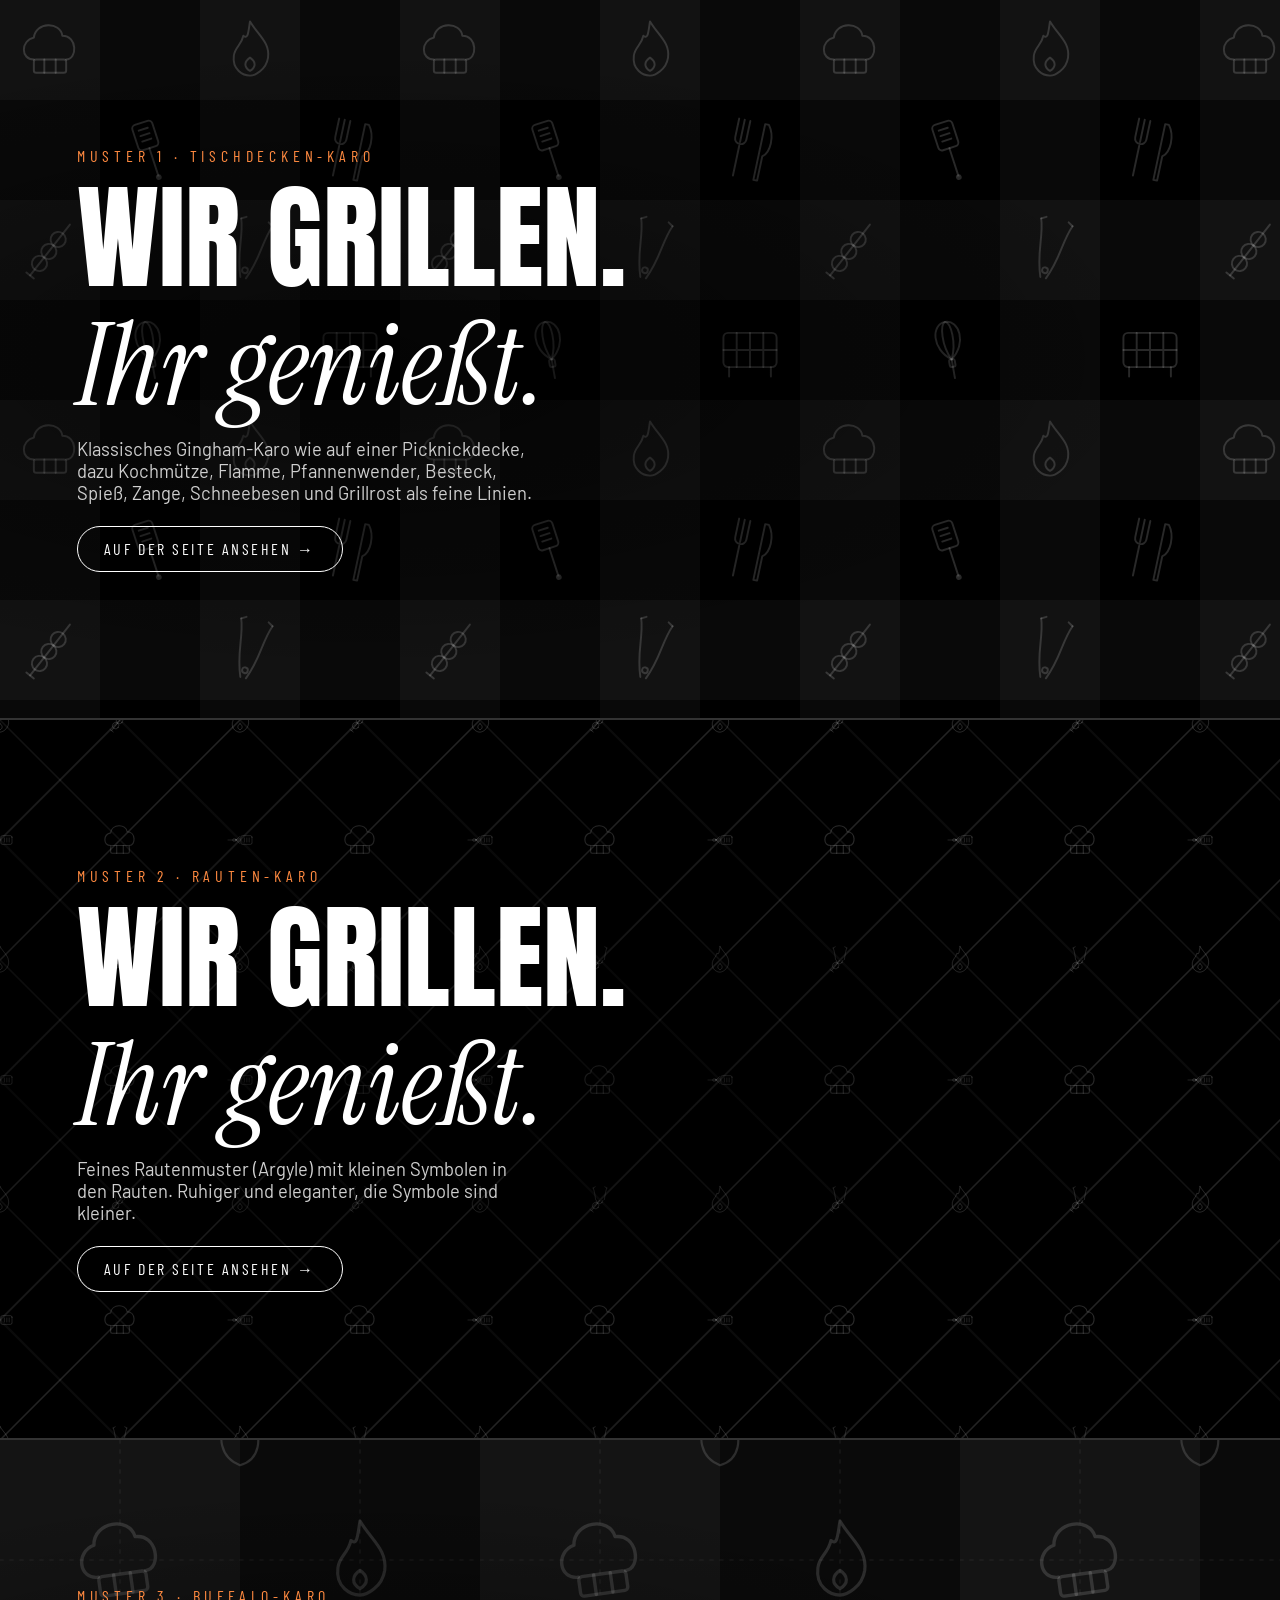
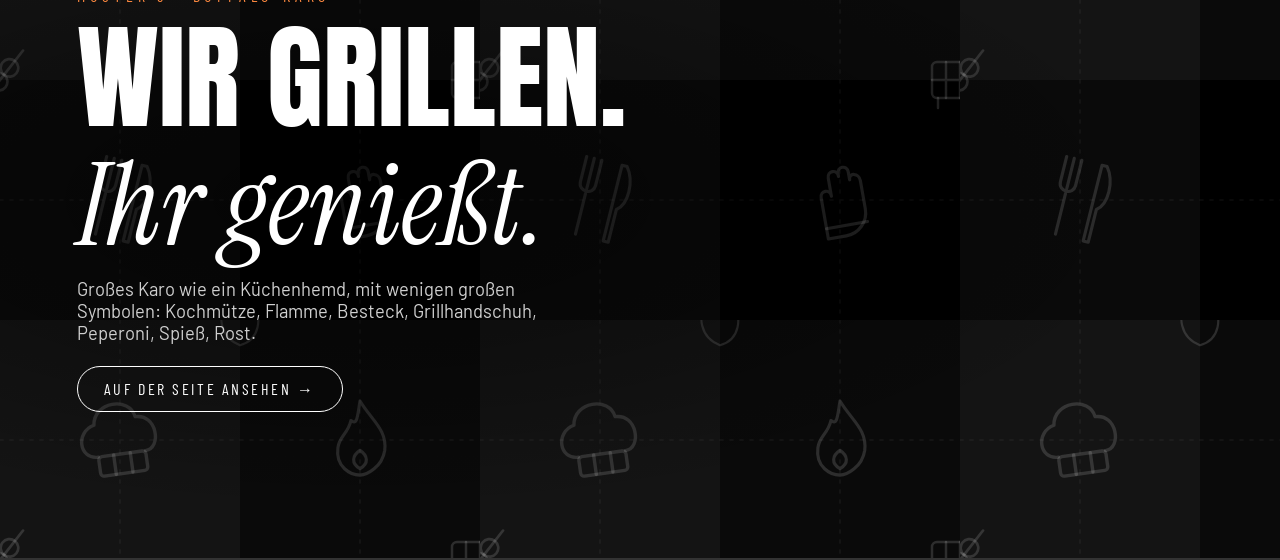
==== muster-vorschau.html @ ef5a48f0 "Update" ====
<!doctype html><html lang="de"><head><meta charset="utf-8"><meta name="viewport" content="width=device-width,initial-scale=1"><title>Hintergrund-Muster</title>
<link href="https://fonts.googleapis.com/css2?family=Anton&family=Barlow:wght@400;500&family=Barlow+Condensed:wght@600&family=Instrument+Serif:ital@1&display=swap" rel="stylesheet">
<style>*{box-sizing:border-box;margin:0}body{background:#000;color:#fff;font-family:'Barlow',sans-serif}.pn{position:relative;min-height:80vh;display:grid;align-items:center;border-bottom:2px solid #333;background-color:#000;background-repeat:repeat}.p0{background-image:url("data:image/svg+xml,%3Csvg%20xmlns%3D%22http%3A%2F%2Fwww.w3.org%2F2000%2Fsvg%22%20width%3D%22400%22%20height%3D%22400%22%20viewBox%3D%220%200%20400%20400%22%3E%3Cg%20fill%3D%22none%22%20stroke%3D%22none%22%20stroke-width%3D%222%22%20stroke-linecap%3D%22round%22%20stroke-linejoin%3D%22round%22%3E%3Crect%20x%3D%220%22%20y%3D%220%22%20width%3D%22100%22%20height%3D%22400%22%20fill%3D%22rgba(255%2C255%2C255%2C.035)%22%20stroke%3D%22none%22%2F%3E%3Crect%20x%3D%22200%22%20y%3D%220%22%20width%3D%22100%22%20height%3D%22400%22%20fill%3D%22rgba(255%2C255%2C255%2C.035)%22%20stroke%3D%22none%22%2F%3E%3Crect%20x%3D%220%22%20y%3D%220%22%20width%3D%22400%22%20height%3D%22100%22%20fill%3D%22rgba(255%2C255%2C255%2C.035)%22%20stroke%3D%22none%22%2F%3E%3Crect%20x%3D%220%22%20y%3D%22200%22%20width%3D%22400%22%20height%3D%22100%22%20fill%3D%22rgba(255%2C255%2C255%2C.035)%22%20stroke%3D%22none%22%2F%3E%3Cg%20stroke%3D%22rgba(255%2C255%2C255%2C.16)%22%3E%3Cg%20transform%3D%22translate(50%2050)%20rotate(0)%20scale(0.95)%22%3E%3Cpath%20d%3D%22M-17%2010C-31%2010-31-10-17-13C-15-30%2011-30%2013-15C29-15%2029%2010%2017%2010%22%2F%3E%3Crect%20x%3D%22-17%22%20y%3D%2210%22%20width%3D%2234%22%20height%3D%2214%22%20rx%3D%222.5%22%2F%3E%3Cpath%20d%3D%22M-6%2010V24M6%2010V24%22%2F%3E%3C%2Fg%3E%3Cg%20transform%3D%22translate(250%2050)%20rotate(0)%20scale(0.95)%22%3E%3Cpath%20d%3D%22M0-30C9-15%2021-8%2019%208C17%2021%205%2027%200%2027C-7%2027-19%2021-17%206C-16-3-9-5-7-15C-2-11-2-18%200-30Z%22%2F%3E%3Cpath%20d%3D%22M0%208C6%2012%207%2018%200%2022C-7%2018-6%2012%200%208Z%22%2F%3E%3C%2Fg%3E%3Cg%20transform%3D%22translate(150%20150)%20rotate(-18)%20scale(0.95)%22%3E%3Crect%20x%3D%22-11%22%20y%3D%22-30%22%20width%3D%2222%22%20height%3D%2228%22%20rx%3D%224%22%2F%3E%3Cpath%20d%3D%22M-5-23H5M-5-17H5M-5-11H5M0-2V30%22%2F%3E%3Ccircle%20cx%3D%220%22%20cy%3D%2230%22%20r%3D%222%22%2F%3E%3C%2Fg%3E%3Cg%20transform%3D%22translate(350%20150)%20rotate(12)%20scale(0.95)%22%3E%3Cpath%20d%3D%22M-18-30V-10C-18-2-6-2-6-10V-30M-12-30V-6M-12-2V30%22%2F%3E%3Cpath%20d%3D%22M14-30C22-20%2022-2%2014%204V30H10V-30Z%22%2F%3E%3C%2Fg%3E%3Cg%20transform%3D%22translate(50%20250)%20rotate(0)%20scale(0.95)%22%3E%3Cg%20transform%3D%22rotate(38)%22%3E%3Cpath%20d%3D%22M0-34V34%22%2F%3E%3Ccircle%20cx%3D%220%22%20cy%3D%22-14%22%20r%3D%228%22%2F%3E%3Ccircle%20cx%3D%220%22%20cy%3D%222%22%20r%3D%228%22%2F%3E%3Ccircle%20cx%3D%220%22%20cy%3D%2218%22%20r%3D%228%22%2F%3E%3Cpath%20d%3D%22M-5%2034H5%22%2F%3E%3C%2Fg%3E%3C%2Fg%3E%3Cg%20transform%3D%22translate(250%20250)%20rotate(14)%20scale(0.95)%22%3E%3Cpath%20d%3D%22M-3%2030C-13%206-10-12-17-30M3%2030C13%206%2010-12%2017-30%22%2F%3E%3Cpath%20d%3D%22M-17-30L-12-33M17-30L12-33%22%2F%3E%3Ccircle%20cx%3D%220%22%20cy%3D%2222%22%20r%3D%223%22%2F%3E%3C%2Fg%3E%3Cg%20transform%3D%22translate(150%20350)%20rotate(-10)%20scale(0.95)%22%3E%3Cpath%20d%3D%22M0%2030V10%22%2F%3E%3Cpath%20d%3D%22M0%2010C-19-4-15-30%200-30C15-30%2019-4%200%2010Z%22%2F%3E%3Cpath%20d%3D%22M0%2010C-8-6-6-28%200-30C6-28%208-6%200%2010Z%22%2F%3E%3Crect%20x%3D%22-3%22%20y%3D%2210%22%20width%3D%226%22%20height%3D%228%22%20rx%3D%222%22%2F%3E%3C%2Fg%3E%3Cg%20transform%3D%22translate(350%20350)%20rotate(0)%20scale(0.95)%22%3E%3Crect%20x%3D%22-28%22%20y%3D%22-18%22%20width%3D%2256%22%20height%3D%2236%22%20rx%3D%225%22%2F%3E%3Cpath%20d%3D%22M-14-18V18M0-18V18M14-18V18M-28%200H28%22%2F%3E%3Cpath%20d%3D%22M-22%2018V28M22%2018V28%22%2F%3E%3C%2Fg%3E%3C%2Fg%3E%3C%2Fg%3E%3C%2Fsvg%3E");background-size:400px 400px}
.p1{background-image:url("data:image/svg+xml,%3Csvg%20xmlns%3D%22http%3A%2F%2Fwww.w3.org%2F2000%2Fsvg%22%20width%3D%22240%22%20height%3D%22240%22%20viewBox%3D%220%200%20240%20240%22%3E%3Cg%20fill%3D%22none%22%20stroke%3D%22none%22%20stroke-width%3D%222%22%20stroke-linecap%3D%22round%22%20stroke-linejoin%3D%22round%22%3E%3Cpath%20d%3D%22M-240%20240L0%200M0%20240L240%200M240%20240L480%200%22%20stroke%3D%22rgba(255%2C255%2C255%2C.07)%22%20stroke-width%3D%221.5%22%2F%3E%3Cpath%20d%3D%22M-120%20240L120%200M120%20240L360%200M360%20240L600%200%22%20stroke%3D%22rgba(255%2C255%2C255%2C.07)%22%20stroke-width%3D%221.5%22%2F%3E%3Cpath%20d%3D%22M0%200L240%20240M240%200L0%20240%22%20stroke%3D%22rgba(255%2C255%2C255%2C.07)%22%20stroke-width%3D%221.5%22%2F%3E%3Cpath%20d%3D%22M0%20120L120%200L240%20120L120%20240Z%22%20stroke%3D%22rgba(255%2C255%2C255%2C.045)%22%2F%3E%3Cg%20stroke%3D%22rgba(255%2C255%2C255%2C.17)%22%3E%3Cg%20transform%3D%22translate(120%20120)%20rotate(0)%20scale(0.55)%22%3E%3Cpath%20d%3D%22M-17%2010C-31%2010-31-10-17-13C-15-30%2011-30%2013-15C29-15%2029%2010%2017%2010%22%2F%3E%3Crect%20x%3D%22-17%22%20y%3D%2210%22%20width%3D%2234%22%20height%3D%2214%22%20rx%3D%222.5%22%2F%3E%3Cpath%20d%3D%22M-6%2010V24M6%2010V24%22%2F%3E%3C%2Fg%3E%3Cg%20transform%3D%22translate(0%200)%20rotate(0)%20scale(0.45)%22%3E%3Cpath%20d%3D%22M0-30C9-15%2021-8%2019%208C17%2021%205%2027%200%2027C-7%2027-19%2021-17%206C-16-3-9-5-7-15C-2-11-2-18%200-30Z%22%2F%3E%3Cpath%20d%3D%22M0%208C6%2012%207%2018%200%2022C-7%2018-6%2012%200%208Z%22%2F%3E%3C%2Fg%3E%3Cg%20transform%3D%22translate(240%200)%20rotate(0)%20scale(0.45)%22%3E%3Cpath%20d%3D%22M0-30C9-15%2021-8%2019%208C17%2021%205%2027%200%2027C-7%2027-19%2021-17%206C-16-3-9-5-7-15C-2-11-2-18%200-30Z%22%2F%3E%3Cpath%20d%3D%22M0%208C6%2012%207%2018%200%2022C-7%2018-6%2012%200%208Z%22%2F%3E%3C%2Fg%3E%3Cg%20transform%3D%22translate(0%20240)%20rotate(0)%20scale(0.45)%22%3E%3Cpath%20d%3D%22M0-30C9-15%2021-8%2019%208C17%2021%205%2027%200%2027C-7%2027-19%2021-17%206C-16-3-9-5-7-15C-2-11-2-18%200-30Z%22%2F%3E%3Cpath%20d%3D%22M0%208C6%2012%207%2018%200%2022C-7%2018-6%2012%200%208Z%22%2F%3E%3C%2Fg%3E%3Cg%20transform%3D%22translate(240%20240)%20rotate(0)%20scale(0.45)%22%3E%3Cpath%20d%3D%22M0-30C9-15%2021-8%2019%208C17%2021%205%2027%200%2027C-7%2027-19%2021-17%206C-16-3-9-5-7-15C-2-11-2-18%200-30Z%22%2F%3E%3Cpath%20d%3D%22M0%208C6%2012%207%2018%200%2022C-7%2018-6%2012%200%208Z%22%2F%3E%3C%2Fg%3E%3Cg%20transform%3D%22translate(120%200)%20rotate(0)%20scale(0.4)%22%3E%3Cg%20transform%3D%22rotate(38)%22%3E%3Cpath%20d%3D%22M0-34V34%22%2F%3E%3Ccircle%20cx%3D%220%22%20cy%3D%22-14%22%20r%3D%228%22%2F%3E%3Ccircle%20cx%3D%220%22%20cy%3D%222%22%20r%3D%228%22%2F%3E%3Ccircle%20cx%3D%220%22%20cy%3D%2218%22%20r%3D%228%22%2F%3E%3Cpath%20d%3D%22M-5%2034H5%22%2F%3E%3C%2Fg%3E%3C%2Fg%3E%3Cg%20transform%3D%22translate(120%20240)%20rotate(0)%20scale(0.4)%22%3E%3Cpath%20d%3D%22M-3%2030C-13%206-10-12-17-30M3%2030C13%206%2010-12%2017-30%22%2F%3E%3Cpath%20d%3D%22M-17-30L-12-33M17-30L12-33%22%2F%3E%3Ccircle%20cx%3D%220%22%20cy%3D%2222%22%20r%3D%223%22%2F%3E%3C%2Fg%3E%3Cg%20transform%3D%22translate(0%20120)%20rotate(90)%20scale(0.4)%22%3E%3Crect%20x%3D%22-11%22%20y%3D%22-30%22%20width%3D%2222%22%20height%3D%2228%22%20rx%3D%224%22%2F%3E%3Cpath%20d%3D%22M-5-23H5M-5-17H5M-5-11H5M0-2V30%22%2F%3E%3Ccircle%20cx%3D%220%22%20cy%3D%2230%22%20r%3D%222%22%2F%3E%3C%2Fg%3E%3Cg%20transform%3D%22translate(240%20120)%20rotate(90)%20scale(0.4)%22%3E%3Cpath%20d%3D%22M0%2030V10%22%2F%3E%3Cpath%20d%3D%22M0%2010C-19-4-15-30%200-30C15-30%2019-4%200%2010Z%22%2F%3E%3Cpath%20d%3D%22M0%2010C-8-6-6-28%200-30C6-28%208-6%200%2010Z%22%2F%3E%3Crect%20x%3D%22-3%22%20y%3D%2210%22%20width%3D%226%22%20height%3D%228%22%20rx%3D%222%22%2F%3E%3C%2Fg%3E%3C%2Fg%3E%3C%2Fg%3E%3C%2Fsvg%3E");background-size:240px 240px}
.p2{background-image:url("data:image/svg+xml,%3Csvg%20xmlns%3D%22http%3A%2F%2Fwww.w3.org%2F2000%2Fsvg%22%20width%3D%22480%22%20height%3D%22480%22%20viewBox%3D%220%200%20480%20480%22%3E%3Cg%20fill%3D%22none%22%20stroke%3D%22none%22%20stroke-width%3D%222%22%20stroke-linecap%3D%22round%22%20stroke-linejoin%3D%22round%22%3E%3Crect%20x%3D%220%22%20y%3D%220%22%20width%3D%22240%22%20height%3D%22480%22%20fill%3D%22rgba(255%2C255%2C255%2C.04)%22%20stroke%3D%22none%22%2F%3E%3Crect%20x%3D%220%22%20y%3D%220%22%20width%3D%22480%22%20height%3D%22240%22%20fill%3D%22rgba(255%2C255%2C255%2C.04)%22%20stroke%3D%22none%22%2F%3E%3Cpath%20d%3D%22M0%20120H480M0%20360H480M120%200V480M360%200V480%22%20stroke%3D%22rgba(255%2C255%2C255%2C.05)%22%20stroke-width%3D%221.5%22%20stroke-dasharray%3D%223%207%22%2F%3E%3Cg%20stroke%3D%22rgba(255%2C255%2C255%2C.14)%22%20stroke-width%3D%222.4%22%3E%3Cg%20transform%3D%22translate(120%20120)%20rotate(-8)%20scale(1.4)%22%3E%3Cpath%20d%3D%22M-17%2010C-31%2010-31-10-17-13C-15-30%2011-30%2013-15C29-15%2029%2010%2017%2010%22%2F%3E%3Crect%20x%3D%22-17%22%20y%3D%2210%22%20width%3D%2234%22%20height%3D%2214%22%20rx%3D%222.5%22%2F%3E%3Cpath%20d%3D%22M-6%2010V24M6%2010V24%22%2F%3E%3C%2Fg%3E%3Cg%20transform%3D%22translate(360%20120)%20rotate(0)%20scale(1.3)%22%3E%3Cpath%20d%3D%22M0-30C9-15%2021-8%2019%208C17%2021%205%2027%200%2027C-7%2027-19%2021-17%206C-16-3-9-5-7-15C-2-11-2-18%200-30Z%22%2F%3E%3Cpath%20d%3D%22M0%208C6%2012%207%2018%200%2022C-7%2018-6%2012%200%208Z%22%2F%3E%3C%2Fg%3E%3Cg%20transform%3D%22translate(120%20360)%20rotate(14)%20scale(1.3)%22%3E%3Cpath%20d%3D%22M-18-30V-10C-18-2-6-2-6-10V-30M-12-30V-6M-12-2V30%22%2F%3E%3Cpath%20d%3D%22M14-30C22-20%2022-2%2014%204V30H10V-30Z%22%2F%3E%3C%2Fg%3E%3Cg%20transform%3D%22translate(360%20360)%20rotate(-10)%20scale(1.3)%22%3E%3Cpath%20d%3D%22M-14%2028V-4C-14-10-6-10-6-4V-18C-6-24%202-24%202-18V-20C2-26%2010-26%2010-20V-14C10-20%2018-18%2018-12V10C18%2020%2010%2028%200%2028Z%22%2F%3E%3Cpath%20d%3D%22M-14%2020H18%22%2F%3E%3C%2Fg%3E%3Cg%20transform%3D%22translate(240%200)%20rotate(0)%20scale(0.9)%22%3E%3Cpath%20d%3D%22M4-26C0-30-6-28-4-22%22%2F%3E%3Cpath%20d%3D%22M-14-18C-26-6-22%2020%200%2028C22%2022%2026-4%2012-18C4-22-6-22-14-18Z%22%2F%3E%3C%2Fg%3E%3Cg%20transform%3D%22translate(0%20240)%20rotate(0)%20scale(1.1)%22%3E%3Cg%20transform%3D%22rotate(38)%22%3E%3Cpath%20d%3D%22M0-34V34%22%2F%3E%3Ccircle%20cx%3D%220%22%20cy%3D%22-14%22%20r%3D%228%22%2F%3E%3Ccircle%20cx%3D%220%22%20cy%3D%222%22%20r%3D%228%22%2F%3E%3Ccircle%20cx%3D%220%22%20cy%3D%2218%22%20r%3D%228%22%2F%3E%3Cpath%20d%3D%22M-5%2034H5%22%2F%3E%3C%2Fg%3E%3C%2Fg%3E%3Cg%20transform%3D%22translate(480%20240)%20rotate(0)%20scale(1)%22%3E%3Crect%20x%3D%22-28%22%20y%3D%22-18%22%20width%3D%2256%22%20height%3D%2236%22%20rx%3D%225%22%2F%3E%3Cpath%20d%3D%22M-14-18V18M0-18V18M14-18V18M-28%200H28%22%2F%3E%3Cpath%20d%3D%22M-22%2018V28M22%2018V28%22%2F%3E%3C%2Fg%3E%3C%2Fg%3E%3C%2Fg%3E%3C%2Fsvg%3E");background-size:480px 480px}
.pn::after{content:"";position:absolute;inset:0;background:radial-gradient(ellipse at 28% 50%,rgba(0,0,0,.55),rgba(0,0,0,0) 62%);pointer-events:none}.ov{position:relative;z-index:1;padding:40px clamp(20px,6vw,90px)}.lab{font-family:'Barlow Condensed';letter-spacing:.3em;text-transform:uppercase;color:#ff8a40}h2{font-family:'Anton';font-weight:400;text-transform:uppercase;font-size:clamp(3rem,9vw,8rem);line-height:1.02;margin:14px 0}h2 i{font-family:'Instrument Serif';text-transform:none}p{max-width:46ch;color:#cfcfcf;font-size:1.15rem}.lnk{display:inline-block;margin-top:22px;border:1px solid #fff;border-radius:100px;padding:12px 26px;color:#fff;text-decoration:none;font-family:'Barlow Condensed';letter-spacing:.16em;text-transform:uppercase}</style></head><body>
<section class="pn p0"><div class="ov"><span class="lab">Muster 1 · Tischdecken-Karo</span><h2>Wir grillen.<br><i>Ihr genießt.</i></h2><p>Klassisches Gingham-Karo wie auf einer Picknickdecke, dazu Kochmütze, Flamme, Pfannenwender, Besteck, Spieß, Zange, Schneebesen und Grillrost als feine Linien.</p><a class="lnk" href="index.html?bg=1&pick">Auf der Seite ansehen →</a></div></section>
<section class="pn p1"><div class="ov"><span class="lab">Muster 2 · Rauten-Karo</span><h2>Wir grillen.<br><i>Ihr genießt.</i></h2><p>Feines Rautenmuster (Argyle) mit kleinen Symbolen in den Rauten. Ruhiger und eleganter, die Symbole sind kleiner.</p><a class="lnk" href="index.html?bg=2&pick">Auf der Seite ansehen →</a></div></section>
<section class="pn p2"><div class="ov"><span class="lab">Muster 3 · Buffalo-Karo</span><h2>Wir grillen.<br><i>Ihr genießt.</i></h2><p>Großes Karo wie ein Küchenhemd, mit wenigen großen Symbolen: Kochmütze, Flamme, Besteck, Grillhandschuh, Peperoni, Spieß, Rost.</p><a class="lnk" href="index.html?bg=3&pick">Auf der Seite ansehen →</a></div></section>
</body></html>
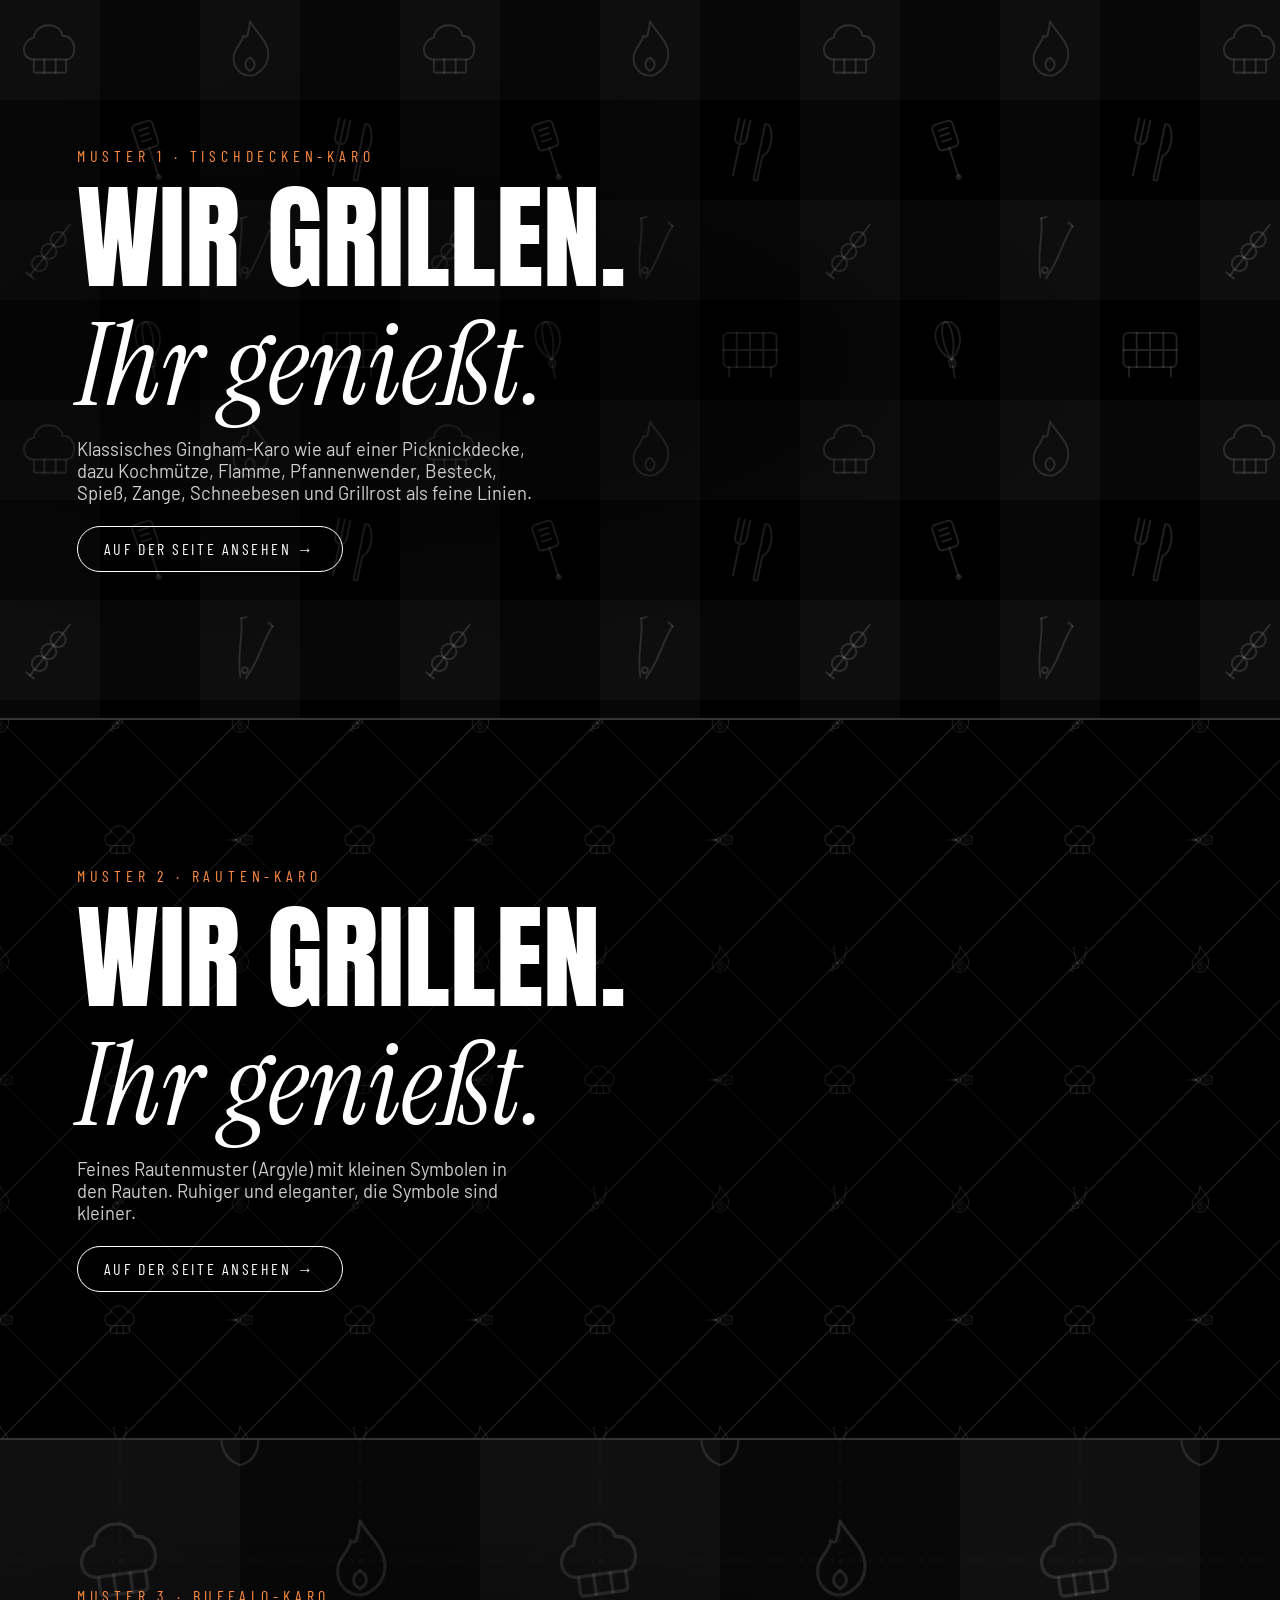
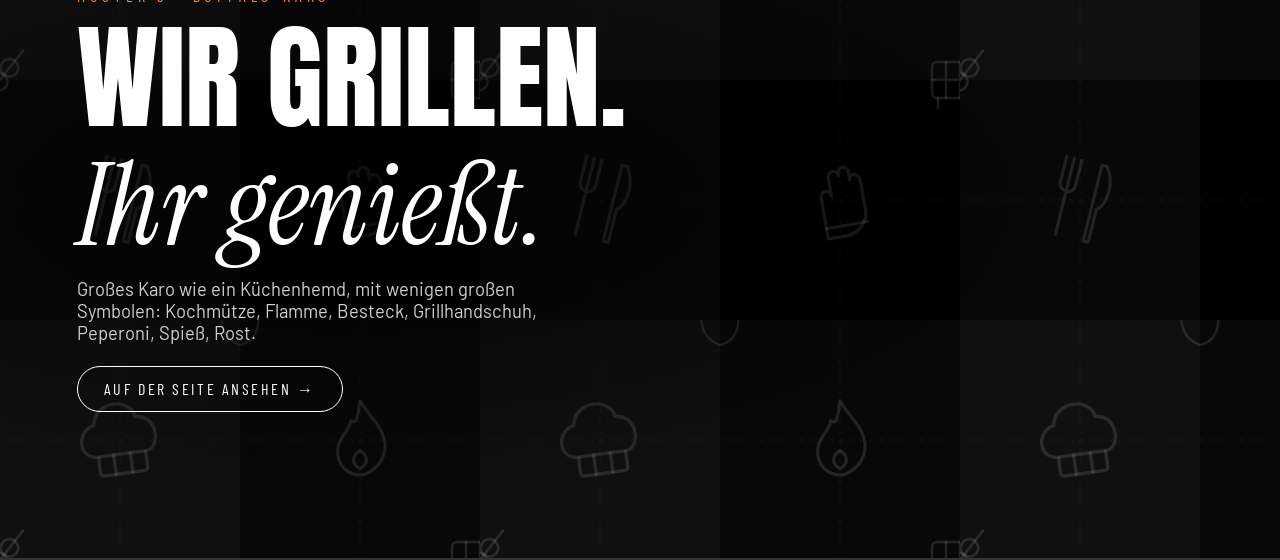
==== commit d9d87de4: "Update" ====
--- a/muster-vorschau.html
+++ b/muster-vorschau.html
@@ -1,8 +1,8 @@
 <!doctype html><html lang="de"><head><meta charset="utf-8"><meta name="viewport" content="width=device-width,initial-scale=1"><title>Hintergrund-Muster</title>
 <link href="https://fonts.googleapis.com/css2?family=Anton&family=Barlow:wght@400;500&family=Barlow+Condensed:wght@600&family=Instrument+Serif:ital@1&display=swap" rel="stylesheet">
-<style>*{box-sizing:border-box;margin:0}body{background:#000;color:#fff;font-family:'Barlow',sans-serif}.pn{position:relative;min-height:80vh;display:grid;align-items:center;border-bottom:2px solid #333;background-color:#000;background-repeat:repeat}.p0{background-image:url("data:image/svg+xml,%3Csvg%20xmlns%3D%22http%3A%2F%2Fwww.w3.org%2F2000%2Fsvg%22%20width%3D%22400%22%20height%3D%22400%22%20viewBox%3D%220%200%20400%20400%22%3E%3Cg%20fill%3D%22none%22%20stroke%3D%22none%22%20stroke-width%3D%222%22%20stroke-linecap%3D%22round%22%20stroke-linejoin%3D%22round%22%3E%3Crect%20x%3D%220%22%20y%3D%220%22%20width%3D%22100%22%20height%3D%22400%22%20fill%3D%22rgba(255%2C255%2C255%2C.035)%22%20stroke%3D%22none%22%2F%3E%3Crect%20x%3D%22200%22%20y%3D%220%22%20width%3D%22100%22%20height%3D%22400%22%20fill%3D%22rgba(255%2C255%2C255%2C.035)%22%20stroke%3D%22none%22%2F%3E%3Crect%20x%3D%220%22%20y%3D%220%22%20width%3D%22400%22%20height%3D%22100%22%20fill%3D%22rgba(255%2C255%2C255%2C.035)%22%20stroke%3D%22none%22%2F%3E%3Crect%20x%3D%220%22%20y%3D%22200%22%20width%3D%22400%22%20height%3D%22100%22%20fill%3D%22rgba(255%2C255%2C255%2C.035)%22%20stroke%3D%22none%22%2F%3E%3Cg%20stroke%3D%22rgba(255%2C255%2C255%2C.16)%22%3E%3Cg%20transform%3D%22translate(50%2050)%20rotate(0)%20scale(0.95)%22%3E%3Cpath%20d%3D%22M-17%2010C-31%2010-31-10-17-13C-15-30%2011-30%2013-15C29-15%2029%2010%2017%2010%22%2F%3E%3Crect%20x%3D%22-17%22%20y%3D%2210%22%20width%3D%2234%22%20height%3D%2214%22%20rx%3D%222.5%22%2F%3E%3Cpath%20d%3D%22M-6%2010V24M6%2010V24%22%2F%3E%3C%2Fg%3E%3Cg%20transform%3D%22translate(250%2050)%20rotate(0)%20scale(0.95)%22%3E%3Cpath%20d%3D%22M0-30C9-15%2021-8%2019%208C17%2021%205%2027%200%2027C-7%2027-19%2021-17%206C-16-3-9-5-7-15C-2-11-2-18%200-30Z%22%2F%3E%3Cpath%20d%3D%22M0%208C6%2012%207%2018%200%2022C-7%2018-6%2012%200%208Z%22%2F%3E%3C%2Fg%3E%3Cg%20transform%3D%22translate(150%20150)%20rotate(-18)%20scale(0.95)%22%3E%3Crect%20x%3D%22-11%22%20y%3D%22-30%22%20width%3D%2222%22%20height%3D%2228%22%20rx%3D%224%22%2F%3E%3Cpath%20d%3D%22M-5-23H5M-5-17H5M-5-11H5M0-2V30%22%2F%3E%3Ccircle%20cx%3D%220%22%20cy%3D%2230%22%20r%3D%222%22%2F%3E%3C%2Fg%3E%3Cg%20transform%3D%22translate(350%20150)%20rotate(12)%20scale(0.95)%22%3E%3Cpath%20d%3D%22M-18-30V-10C-18-2-6-2-6-10V-30M-12-30V-6M-12-2V30%22%2F%3E%3Cpath%20d%3D%22M14-30C22-20%2022-2%2014%204V30H10V-30Z%22%2F%3E%3C%2Fg%3E%3Cg%20transform%3D%22translate(50%20250)%20rotate(0)%20scale(0.95)%22%3E%3Cg%20transform%3D%22rotate(38)%22%3E%3Cpath%20d%3D%22M0-34V34%22%2F%3E%3Ccircle%20cx%3D%220%22%20cy%3D%22-14%22%20r%3D%228%22%2F%3E%3Ccircle%20cx%3D%220%22%20cy%3D%222%22%20r%3D%228%22%2F%3E%3Ccircle%20cx%3D%220%22%20cy%3D%2218%22%20r%3D%228%22%2F%3E%3Cpath%20d%3D%22M-5%2034H5%22%2F%3E%3C%2Fg%3E%3C%2Fg%3E%3Cg%20transform%3D%22translate(250%20250)%20rotate(14)%20scale(0.95)%22%3E%3Cpath%20d%3D%22M-3%2030C-13%206-10-12-17-30M3%2030C13%206%2010-12%2017-30%22%2F%3E%3Cpath%20d%3D%22M-17-30L-12-33M17-30L12-33%22%2F%3E%3Ccircle%20cx%3D%220%22%20cy%3D%2222%22%20r%3D%223%22%2F%3E%3C%2Fg%3E%3Cg%20transform%3D%22translate(150%20350)%20rotate(-10)%20scale(0.95)%22%3E%3Cpath%20d%3D%22M0%2030V10%22%2F%3E%3Cpath%20d%3D%22M0%2010C-19-4-15-30%200-30C15-30%2019-4%200%2010Z%22%2F%3E%3Cpath%20d%3D%22M0%2010C-8-6-6-28%200-30C6-28%208-6%200%2010Z%22%2F%3E%3Crect%20x%3D%22-3%22%20y%3D%2210%22%20width%3D%226%22%20height%3D%228%22%20rx%3D%222%22%2F%3E%3C%2Fg%3E%3Cg%20transform%3D%22translate(350%20350)%20rotate(0)%20scale(0.95)%22%3E%3Crect%20x%3D%22-28%22%20y%3D%22-18%22%20width%3D%2256%22%20height%3D%2236%22%20rx%3D%225%22%2F%3E%3Cpath%20d%3D%22M-14-18V18M0-18V18M14-18V18M-28%200H28%22%2F%3E%3Cpath%20d%3D%22M-22%2018V28M22%2018V28%22%2F%3E%3C%2Fg%3E%3C%2Fg%3E%3C%2Fg%3E%3C%2Fsvg%3E");background-size:400px 400px}
-.p1{background-image:url("data:image/svg+xml,%3Csvg%20xmlns%3D%22http%3A%2F%2Fwww.w3.org%2F2000%2Fsvg%22%20width%3D%22240%22%20height%3D%22240%22%20viewBox%3D%220%200%20240%20240%22%3E%3Cg%20fill%3D%22none%22%20stroke%3D%22none%22%20stroke-width%3D%222%22%20stroke-linecap%3D%22round%22%20stroke-linejoin%3D%22round%22%3E%3Cpath%20d%3D%22M-240%20240L0%200M0%20240L240%200M240%20240L480%200%22%20stroke%3D%22rgba(255%2C255%2C255%2C.07)%22%20stroke-width%3D%221.5%22%2F%3E%3Cpath%20d%3D%22M-120%20240L120%200M120%20240L360%200M360%20240L600%200%22%20stroke%3D%22rgba(255%2C255%2C255%2C.07)%22%20stroke-width%3D%221.5%22%2F%3E%3Cpath%20d%3D%22M0%200L240%20240M240%200L0%20240%22%20stroke%3D%22rgba(255%2C255%2C255%2C.07)%22%20stroke-width%3D%221.5%22%2F%3E%3Cpath%20d%3D%22M0%20120L120%200L240%20120L120%20240Z%22%20stroke%3D%22rgba(255%2C255%2C255%2C.045)%22%2F%3E%3Cg%20stroke%3D%22rgba(255%2C255%2C255%2C.17)%22%3E%3Cg%20transform%3D%22translate(120%20120)%20rotate(0)%20scale(0.55)%22%3E%3Cpath%20d%3D%22M-17%2010C-31%2010-31-10-17-13C-15-30%2011-30%2013-15C29-15%2029%2010%2017%2010%22%2F%3E%3Crect%20x%3D%22-17%22%20y%3D%2210%22%20width%3D%2234%22%20height%3D%2214%22%20rx%3D%222.5%22%2F%3E%3Cpath%20d%3D%22M-6%2010V24M6%2010V24%22%2F%3E%3C%2Fg%3E%3Cg%20transform%3D%22translate(0%200)%20rotate(0)%20scale(0.45)%22%3E%3Cpath%20d%3D%22M0-30C9-15%2021-8%2019%208C17%2021%205%2027%200%2027C-7%2027-19%2021-17%206C-16-3-9-5-7-15C-2-11-2-18%200-30Z%22%2F%3E%3Cpath%20d%3D%22M0%208C6%2012%207%2018%200%2022C-7%2018-6%2012%200%208Z%22%2F%3E%3C%2Fg%3E%3Cg%20transform%3D%22translate(240%200)%20rotate(0)%20scale(0.45)%22%3E%3Cpath%20d%3D%22M0-30C9-15%2021-8%2019%208C17%2021%205%2027%200%2027C-7%2027-19%2021-17%206C-16-3-9-5-7-15C-2-11-2-18%200-30Z%22%2F%3E%3Cpath%20d%3D%22M0%208C6%2012%207%2018%200%2022C-7%2018-6%2012%200%208Z%22%2F%3E%3C%2Fg%3E%3Cg%20transform%3D%22translate(0%20240)%20rotate(0)%20scale(0.45)%22%3E%3Cpath%20d%3D%22M0-30C9-15%2021-8%2019%208C17%2021%205%2027%200%2027C-7%2027-19%2021-17%206C-16-3-9-5-7-15C-2-11-2-18%200-30Z%22%2F%3E%3Cpath%20d%3D%22M0%208C6%2012%207%2018%200%2022C-7%2018-6%2012%200%208Z%22%2F%3E%3C%2Fg%3E%3Cg%20transform%3D%22translate(240%20240)%20rotate(0)%20scale(0.45)%22%3E%3Cpath%20d%3D%22M0-30C9-15%2021-8%2019%208C17%2021%205%2027%200%2027C-7%2027-19%2021-17%206C-16-3-9-5-7-15C-2-11-2-18%200-30Z%22%2F%3E%3Cpath%20d%3D%22M0%208C6%2012%207%2018%200%2022C-7%2018-6%2012%200%208Z%22%2F%3E%3C%2Fg%3E%3Cg%20transform%3D%22translate(120%200)%20rotate(0)%20scale(0.4)%22%3E%3Cg%20transform%3D%22rotate(38)%22%3E%3Cpath%20d%3D%22M0-34V34%22%2F%3E%3Ccircle%20cx%3D%220%22%20cy%3D%22-14%22%20r%3D%228%22%2F%3E%3Ccircle%20cx%3D%220%22%20cy%3D%222%22%20r%3D%228%22%2F%3E%3Ccircle%20cx%3D%220%22%20cy%3D%2218%22%20r%3D%228%22%2F%3E%3Cpath%20d%3D%22M-5%2034H5%22%2F%3E%3C%2Fg%3E%3C%2Fg%3E%3Cg%20transform%3D%22translate(120%20240)%20rotate(0)%20scale(0.4)%22%3E%3Cpath%20d%3D%22M-3%2030C-13%206-10-12-17-30M3%2030C13%206%2010-12%2017-30%22%2F%3E%3Cpath%20d%3D%22M-17-30L-12-33M17-30L12-33%22%2F%3E%3Ccircle%20cx%3D%220%22%20cy%3D%2222%22%20r%3D%223%22%2F%3E%3C%2Fg%3E%3Cg%20transform%3D%22translate(0%20120)%20rotate(90)%20scale(0.4)%22%3E%3Crect%20x%3D%22-11%22%20y%3D%22-30%22%20width%3D%2222%22%20height%3D%2228%22%20rx%3D%224%22%2F%3E%3Cpath%20d%3D%22M-5-23H5M-5-17H5M-5-11H5M0-2V30%22%2F%3E%3Ccircle%20cx%3D%220%22%20cy%3D%2230%22%20r%3D%222%22%2F%3E%3C%2Fg%3E%3Cg%20transform%3D%22translate(240%20120)%20rotate(90)%20scale(0.4)%22%3E%3Cpath%20d%3D%22M0%2030V10%22%2F%3E%3Cpath%20d%3D%22M0%2010C-19-4-15-30%200-30C15-30%2019-4%200%2010Z%22%2F%3E%3Cpath%20d%3D%22M0%2010C-8-6-6-28%200-30C6-28%208-6%200%2010Z%22%2F%3E%3Crect%20x%3D%22-3%22%20y%3D%2210%22%20width%3D%226%22%20height%3D%228%22%20rx%3D%222%22%2F%3E%3C%2Fg%3E%3C%2Fg%3E%3C%2Fg%3E%3C%2Fsvg%3E");background-size:240px 240px}
-.p2{background-image:url("data:image/svg+xml,%3Csvg%20xmlns%3D%22http%3A%2F%2Fwww.w3.org%2F2000%2Fsvg%22%20width%3D%22480%22%20height%3D%22480%22%20viewBox%3D%220%200%20480%20480%22%3E%3Cg%20fill%3D%22none%22%20stroke%3D%22none%22%20stroke-width%3D%222%22%20stroke-linecap%3D%22round%22%20stroke-linejoin%3D%22round%22%3E%3Crect%20x%3D%220%22%20y%3D%220%22%20width%3D%22240%22%20height%3D%22480%22%20fill%3D%22rgba(255%2C255%2C255%2C.04)%22%20stroke%3D%22none%22%2F%3E%3Crect%20x%3D%220%22%20y%3D%220%22%20width%3D%22480%22%20height%3D%22240%22%20fill%3D%22rgba(255%2C255%2C255%2C.04)%22%20stroke%3D%22none%22%2F%3E%3Cpath%20d%3D%22M0%20120H480M0%20360H480M120%200V480M360%200V480%22%20stroke%3D%22rgba(255%2C255%2C255%2C.05)%22%20stroke-width%3D%221.5%22%20stroke-dasharray%3D%223%207%22%2F%3E%3Cg%20stroke%3D%22rgba(255%2C255%2C255%2C.14)%22%20stroke-width%3D%222.4%22%3E%3Cg%20transform%3D%22translate(120%20120)%20rotate(-8)%20scale(1.4)%22%3E%3Cpath%20d%3D%22M-17%2010C-31%2010-31-10-17-13C-15-30%2011-30%2013-15C29-15%2029%2010%2017%2010%22%2F%3E%3Crect%20x%3D%22-17%22%20y%3D%2210%22%20width%3D%2234%22%20height%3D%2214%22%20rx%3D%222.5%22%2F%3E%3Cpath%20d%3D%22M-6%2010V24M6%2010V24%22%2F%3E%3C%2Fg%3E%3Cg%20transform%3D%22translate(360%20120)%20rotate(0)%20scale(1.3)%22%3E%3Cpath%20d%3D%22M0-30C9-15%2021-8%2019%208C17%2021%205%2027%200%2027C-7%2027-19%2021-17%206C-16-3-9-5-7-15C-2-11-2-18%200-30Z%22%2F%3E%3Cpath%20d%3D%22M0%208C6%2012%207%2018%200%2022C-7%2018-6%2012%200%208Z%22%2F%3E%3C%2Fg%3E%3Cg%20transform%3D%22translate(120%20360)%20rotate(14)%20scale(1.3)%22%3E%3Cpath%20d%3D%22M-18-30V-10C-18-2-6-2-6-10V-30M-12-30V-6M-12-2V30%22%2F%3E%3Cpath%20d%3D%22M14-30C22-20%2022-2%2014%204V30H10V-30Z%22%2F%3E%3C%2Fg%3E%3Cg%20transform%3D%22translate(360%20360)%20rotate(-10)%20scale(1.3)%22%3E%3Cpath%20d%3D%22M-14%2028V-4C-14-10-6-10-6-4V-18C-6-24%202-24%202-18V-20C2-26%2010-26%2010-20V-14C10-20%2018-18%2018-12V10C18%2020%2010%2028%200%2028Z%22%2F%3E%3Cpath%20d%3D%22M-14%2020H18%22%2F%3E%3C%2Fg%3E%3Cg%20transform%3D%22translate(240%200)%20rotate(0)%20scale(0.9)%22%3E%3Cpath%20d%3D%22M4-26C0-30-6-28-4-22%22%2F%3E%3Cpath%20d%3D%22M-14-18C-26-6-22%2020%200%2028C22%2022%2026-4%2012-18C4-22-6-22-14-18Z%22%2F%3E%3C%2Fg%3E%3Cg%20transform%3D%22translate(0%20240)%20rotate(0)%20scale(1.1)%22%3E%3Cg%20transform%3D%22rotate(38)%22%3E%3Cpath%20d%3D%22M0-34V34%22%2F%3E%3Ccircle%20cx%3D%220%22%20cy%3D%22-14%22%20r%3D%228%22%2F%3E%3Ccircle%20cx%3D%220%22%20cy%3D%222%22%20r%3D%228%22%2F%3E%3Ccircle%20cx%3D%220%22%20cy%3D%2218%22%20r%3D%228%22%2F%3E%3Cpath%20d%3D%22M-5%2034H5%22%2F%3E%3C%2Fg%3E%3C%2Fg%3E%3Cg%20transform%3D%22translate(480%20240)%20rotate(0)%20scale(1)%22%3E%3Crect%20x%3D%22-28%22%20y%3D%22-18%22%20width%3D%2256%22%20height%3D%2236%22%20rx%3D%225%22%2F%3E%3Cpath%20d%3D%22M-14-18V18M0-18V18M14-18V18M-28%200H28%22%2F%3E%3Cpath%20d%3D%22M-22%2018V28M22%2018V28%22%2F%3E%3C%2Fg%3E%3C%2Fg%3E%3C%2Fg%3E%3C%2Fsvg%3E");background-size:480px 480px}
+<style>*{box-sizing:border-box;margin:0}body{background:#000;color:#fff;font-family:'Barlow',sans-serif}.pn{position:relative;min-height:80vh;display:grid;align-items:center;border-bottom:2px solid #333;background-color:#000;background-repeat:repeat}.p0{background-image:url("data:image/svg+xml,%3Csvg%20xmlns%3D%22http%3A%2F%2Fwww.w3.org%2F2000%2Fsvg%22%20width%3D%22400%22%20height%3D%22400%22%20viewBox%3D%220%200%20400%20400%22%3E%3Cg%20fill%3D%22none%22%20stroke%3D%22none%22%20stroke-width%3D%222%22%20stroke-linecap%3D%22round%22%20stroke-linejoin%3D%22round%22%3E%3Crect%20x%3D%220%22%20y%3D%220%22%20width%3D%22100%22%20height%3D%22400%22%20fill%3D%22rgba(255%2C255%2C255%2C.028)%22%20stroke%3D%22none%22%2F%3E%3Crect%20x%3D%22200%22%20y%3D%220%22%20width%3D%22100%22%20height%3D%22400%22%20fill%3D%22rgba(255%2C255%2C255%2C.028)%22%20stroke%3D%22none%22%2F%3E%3Crect%20x%3D%220%22%20y%3D%220%22%20width%3D%22400%22%20height%3D%22100%22%20fill%3D%22rgba(255%2C255%2C255%2C.028)%22%20stroke%3D%22none%22%2F%3E%3Crect%20x%3D%220%22%20y%3D%22200%22%20width%3D%22400%22%20height%3D%22100%22%20fill%3D%22rgba(255%2C255%2C255%2C.028)%22%20stroke%3D%22none%22%2F%3E%3Cg%20stroke%3D%22rgba(255%2C255%2C255%2C.128)%22%3E%3Cg%20transform%3D%22translate(50%2050)%20rotate(0)%20scale(0.95)%22%3E%3Cpath%20d%3D%22M-17%2010C-31%2010-31-10-17-13C-15-30%2011-30%2013-15C29-15%2029%2010%2017%2010%22%2F%3E%3Crect%20x%3D%22-17%22%20y%3D%2210%22%20width%3D%2234%22%20height%3D%2214%22%20rx%3D%222.5%22%2F%3E%3Cpath%20d%3D%22M-6%2010V24M6%2010V24%22%2F%3E%3C%2Fg%3E%3Cg%20transform%3D%22translate(250%2050)%20rotate(0)%20scale(0.95)%22%3E%3Cpath%20d%3D%22M0-30C9-15%2021-8%2019%208C17%2021%205%2027%200%2027C-7%2027-19%2021-17%206C-16-3-9-5-7-15C-2-11-2-18%200-30Z%22%2F%3E%3Cpath%20d%3D%22M0%208C6%2012%207%2018%200%2022C-7%2018-6%2012%200%208Z%22%2F%3E%3C%2Fg%3E%3Cg%20transform%3D%22translate(150%20150)%20rotate(-18)%20scale(0.95)%22%3E%3Crect%20x%3D%22-11%22%20y%3D%22-30%22%20width%3D%2222%22%20height%3D%2228%22%20rx%3D%224%22%2F%3E%3Cpath%20d%3D%22M-5-23H5M-5-17H5M-5-11H5M0-2V30%22%2F%3E%3Ccircle%20cx%3D%220%22%20cy%3D%2230%22%20r%3D%222%22%2F%3E%3C%2Fg%3E%3Cg%20transform%3D%22translate(350%20150)%20rotate(12)%20scale(0.95)%22%3E%3Cpath%20d%3D%22M-18-30V-10C-18-2-6-2-6-10V-30M-12-30V-6M-12-2V30%22%2F%3E%3Cpath%20d%3D%22M14-30C22-20%2022-2%2014%204V30H10V-30Z%22%2F%3E%3C%2Fg%3E%3Cg%20transform%3D%22translate(50%20250)%20rotate(0)%20scale(0.95)%22%3E%3Cg%20transform%3D%22rotate(38)%22%3E%3Cpath%20d%3D%22M0-34V34%22%2F%3E%3Ccircle%20cx%3D%220%22%20cy%3D%22-14%22%20r%3D%228%22%2F%3E%3Ccircle%20cx%3D%220%22%20cy%3D%222%22%20r%3D%228%22%2F%3E%3Ccircle%20cx%3D%220%22%20cy%3D%2218%22%20r%3D%228%22%2F%3E%3Cpath%20d%3D%22M-5%2034H5%22%2F%3E%3C%2Fg%3E%3C%2Fg%3E%3Cg%20transform%3D%22translate(250%20250)%20rotate(14)%20scale(0.95)%22%3E%3Cpath%20d%3D%22M-3%2030C-13%206-10-12-17-30M3%2030C13%206%2010-12%2017-30%22%2F%3E%3Cpath%20d%3D%22M-17-30L-12-33M17-30L12-33%22%2F%3E%3Ccircle%20cx%3D%220%22%20cy%3D%2222%22%20r%3D%223%22%2F%3E%3C%2Fg%3E%3Cg%20transform%3D%22translate(150%20350)%20rotate(-10)%20scale(0.95)%22%3E%3Cpath%20d%3D%22M0%2030V10%22%2F%3E%3Cpath%20d%3D%22M0%2010C-19-4-15-30%200-30C15-30%2019-4%200%2010Z%22%2F%3E%3Cpath%20d%3D%22M0%2010C-8-6-6-28%200-30C6-28%208-6%200%2010Z%22%2F%3E%3Crect%20x%3D%22-3%22%20y%3D%2210%22%20width%3D%226%22%20height%3D%228%22%20rx%3D%222%22%2F%3E%3C%2Fg%3E%3Cg%20transform%3D%22translate(350%20350)%20rotate(0)%20scale(0.95)%22%3E%3Crect%20x%3D%22-28%22%20y%3D%22-18%22%20width%3D%2256%22%20height%3D%2236%22%20rx%3D%225%22%2F%3E%3Cpath%20d%3D%22M-14-18V18M0-18V18M14-18V18M-28%200H28%22%2F%3E%3Cpath%20d%3D%22M-22%2018V28M22%2018V28%22%2F%3E%3C%2Fg%3E%3C%2Fg%3E%3C%2Fg%3E%3C%2Fsvg%3E");background-size:400px 400px}
+.p1{background-image:url("data:image/svg+xml,%3Csvg%20xmlns%3D%22http%3A%2F%2Fwww.w3.org%2F2000%2Fsvg%22%20width%3D%22240%22%20height%3D%22240%22%20viewBox%3D%220%200%20240%20240%22%3E%3Cg%20fill%3D%22none%22%20stroke%3D%22none%22%20stroke-width%3D%222%22%20stroke-linecap%3D%22round%22%20stroke-linejoin%3D%22round%22%3E%3Cpath%20d%3D%22M-240%20240L0%200M0%20240L240%200M240%20240L480%200%22%20stroke%3D%22rgba(255%2C255%2C255%2C.056)%22%20stroke-width%3D%221.5%22%2F%3E%3Cpath%20d%3D%22M-120%20240L120%200M120%20240L360%200M360%20240L600%200%22%20stroke%3D%22rgba(255%2C255%2C255%2C.056)%22%20stroke-width%3D%221.5%22%2F%3E%3Cpath%20d%3D%22M0%200L240%20240M240%200L0%20240%22%20stroke%3D%22rgba(255%2C255%2C255%2C.056)%22%20stroke-width%3D%221.5%22%2F%3E%3Cpath%20d%3D%22M0%20120L120%200L240%20120L120%20240Z%22%20stroke%3D%22rgba(255%2C255%2C255%2C.036)%22%2F%3E%3Cg%20stroke%3D%22rgba(255%2C255%2C255%2C.136)%22%3E%3Cg%20transform%3D%22translate(120%20120)%20rotate(0)%20scale(0.55)%22%3E%3Cpath%20d%3D%22M-17%2010C-31%2010-31-10-17-13C-15-30%2011-30%2013-15C29-15%2029%2010%2017%2010%22%2F%3E%3Crect%20x%3D%22-17%22%20y%3D%2210%22%20width%3D%2234%22%20height%3D%2214%22%20rx%3D%222.5%22%2F%3E%3Cpath%20d%3D%22M-6%2010V24M6%2010V24%22%2F%3E%3C%2Fg%3E%3Cg%20transform%3D%22translate(0%200)%20rotate(0)%20scale(0.45)%22%3E%3Cpath%20d%3D%22M0-30C9-15%2021-8%2019%208C17%2021%205%2027%200%2027C-7%2027-19%2021-17%206C-16-3-9-5-7-15C-2-11-2-18%200-30Z%22%2F%3E%3Cpath%20d%3D%22M0%208C6%2012%207%2018%200%2022C-7%2018-6%2012%200%208Z%22%2F%3E%3C%2Fg%3E%3Cg%20transform%3D%22translate(240%200)%20rotate(0)%20scale(0.45)%22%3E%3Cpath%20d%3D%22M0-30C9-15%2021-8%2019%208C17%2021%205%2027%200%2027C-7%2027-19%2021-17%206C-16-3-9-5-7-15C-2-11-2-18%200-30Z%22%2F%3E%3Cpath%20d%3D%22M0%208C6%2012%207%2018%200%2022C-7%2018-6%2012%200%208Z%22%2F%3E%3C%2Fg%3E%3Cg%20transform%3D%22translate(0%20240)%20rotate(0)%20scale(0.45)%22%3E%3Cpath%20d%3D%22M0-30C9-15%2021-8%2019%208C17%2021%205%2027%200%2027C-7%2027-19%2021-17%206C-16-3-9-5-7-15C-2-11-2-18%200-30Z%22%2F%3E%3Cpath%20d%3D%22M0%208C6%2012%207%2018%200%2022C-7%2018-6%2012%200%208Z%22%2F%3E%3C%2Fg%3E%3Cg%20transform%3D%22translate(240%20240)%20rotate(0)%20scale(0.45)%22%3E%3Cpath%20d%3D%22M0-30C9-15%2021-8%2019%208C17%2021%205%2027%200%2027C-7%2027-19%2021-17%206C-16-3-9-5-7-15C-2-11-2-18%200-30Z%22%2F%3E%3Cpath%20d%3D%22M0%208C6%2012%207%2018%200%2022C-7%2018-6%2012%200%208Z%22%2F%3E%3C%2Fg%3E%3Cg%20transform%3D%22translate(120%200)%20rotate(0)%20scale(0.4)%22%3E%3Cg%20transform%3D%22rotate(38)%22%3E%3Cpath%20d%3D%22M0-34V34%22%2F%3E%3Ccircle%20cx%3D%220%22%20cy%3D%22-14%22%20r%3D%228%22%2F%3E%3Ccircle%20cx%3D%220%22%20cy%3D%222%22%20r%3D%228%22%2F%3E%3Ccircle%20cx%3D%220%22%20cy%3D%2218%22%20r%3D%228%22%2F%3E%3Cpath%20d%3D%22M-5%2034H5%22%2F%3E%3C%2Fg%3E%3C%2Fg%3E%3Cg%20transform%3D%22translate(120%20240)%20rotate(0)%20scale(0.4)%22%3E%3Cpath%20d%3D%22M-3%2030C-13%206-10-12-17-30M3%2030C13%206%2010-12%2017-30%22%2F%3E%3Cpath%20d%3D%22M-17-30L-12-33M17-30L12-33%22%2F%3E%3Ccircle%20cx%3D%220%22%20cy%3D%2222%22%20r%3D%223%22%2F%3E%3C%2Fg%3E%3Cg%20transform%3D%22translate(0%20120)%20rotate(90)%20scale(0.4)%22%3E%3Crect%20x%3D%22-11%22%20y%3D%22-30%22%20width%3D%2222%22%20height%3D%2228%22%20rx%3D%224%22%2F%3E%3Cpath%20d%3D%22M-5-23H5M-5-17H5M-5-11H5M0-2V30%22%2F%3E%3Ccircle%20cx%3D%220%22%20cy%3D%2230%22%20r%3D%222%22%2F%3E%3C%2Fg%3E%3Cg%20transform%3D%22translate(240%20120)%20rotate(90)%20scale(0.4)%22%3E%3Cpath%20d%3D%22M0%2030V10%22%2F%3E%3Cpath%20d%3D%22M0%2010C-19-4-15-30%200-30C15-30%2019-4%200%2010Z%22%2F%3E%3Cpath%20d%3D%22M0%2010C-8-6-6-28%200-30C6-28%208-6%200%2010Z%22%2F%3E%3Crect%20x%3D%22-3%22%20y%3D%2210%22%20width%3D%226%22%20height%3D%228%22%20rx%3D%222%22%2F%3E%3C%2Fg%3E%3C%2Fg%3E%3C%2Fg%3E%3C%2Fsvg%3E");background-size:240px 240px}
+.p2{background-image:url("data:image/svg+xml,%3Csvg%20xmlns%3D%22http%3A%2F%2Fwww.w3.org%2F2000%2Fsvg%22%20width%3D%22480%22%20height%3D%22480%22%20viewBox%3D%220%200%20480%20480%22%3E%3Cg%20fill%3D%22none%22%20stroke%3D%22none%22%20stroke-width%3D%222%22%20stroke-linecap%3D%22round%22%20stroke-linejoin%3D%22round%22%3E%3Crect%20x%3D%220%22%20y%3D%220%22%20width%3D%22240%22%20height%3D%22480%22%20fill%3D%22rgba(255%2C255%2C255%2C.032)%22%20stroke%3D%22none%22%2F%3E%3Crect%20x%3D%220%22%20y%3D%220%22%20width%3D%22480%22%20height%3D%22240%22%20fill%3D%22rgba(255%2C255%2C255%2C.032)%22%20stroke%3D%22none%22%2F%3E%3Cpath%20d%3D%22M0%20120H480M0%20360H480M120%200V480M360%200V480%22%20stroke%3D%22rgba(255%2C255%2C255%2C.040)%22%20stroke-width%3D%221.5%22%20stroke-dasharray%3D%223%207%22%2F%3E%3Cg%20stroke%3D%22rgba(255%2C255%2C255%2C.112)%22%20stroke-width%3D%222.4%22%3E%3Cg%20transform%3D%22translate(120%20120)%20rotate(-8)%20scale(1.4)%22%3E%3Cpath%20d%3D%22M-17%2010C-31%2010-31-10-17-13C-15-30%2011-30%2013-15C29-15%2029%2010%2017%2010%22%2F%3E%3Crect%20x%3D%22-17%22%20y%3D%2210%22%20width%3D%2234%22%20height%3D%2214%22%20rx%3D%222.5%22%2F%3E%3Cpath%20d%3D%22M-6%2010V24M6%2010V24%22%2F%3E%3C%2Fg%3E%3Cg%20transform%3D%22translate(360%20120)%20rotate(0)%20scale(1.3)%22%3E%3Cpath%20d%3D%22M0-30C9-15%2021-8%2019%208C17%2021%205%2027%200%2027C-7%2027-19%2021-17%206C-16-3-9-5-7-15C-2-11-2-18%200-30Z%22%2F%3E%3Cpath%20d%3D%22M0%208C6%2012%207%2018%200%2022C-7%2018-6%2012%200%208Z%22%2F%3E%3C%2Fg%3E%3Cg%20transform%3D%22translate(120%20360)%20rotate(14)%20scale(1.3)%22%3E%3Cpath%20d%3D%22M-18-30V-10C-18-2-6-2-6-10V-30M-12-30V-6M-12-2V30%22%2F%3E%3Cpath%20d%3D%22M14-30C22-20%2022-2%2014%204V30H10V-30Z%22%2F%3E%3C%2Fg%3E%3Cg%20transform%3D%22translate(360%20360)%20rotate(-10)%20scale(1.3)%22%3E%3Cpath%20d%3D%22M-14%2028V-4C-14-10-6-10-6-4V-18C-6-24%202-24%202-18V-20C2-26%2010-26%2010-20V-14C10-20%2018-18%2018-12V10C18%2020%2010%2028%200%2028Z%22%2F%3E%3Cpath%20d%3D%22M-14%2020H18%22%2F%3E%3C%2Fg%3E%3Cg%20transform%3D%22translate(240%200)%20rotate(0)%20scale(0.9)%22%3E%3Cpath%20d%3D%22M4-26C0-30-6-28-4-22%22%2F%3E%3Cpath%20d%3D%22M-14-18C-26-6-22%2020%200%2028C22%2022%2026-4%2012-18C4-22-6-22-14-18Z%22%2F%3E%3C%2Fg%3E%3Cg%20transform%3D%22translate(0%20240)%20rotate(0)%20scale(1.1)%22%3E%3Cg%20transform%3D%22rotate(38)%22%3E%3Cpath%20d%3D%22M0-34V34%22%2F%3E%3Ccircle%20cx%3D%220%22%20cy%3D%22-14%22%20r%3D%228%22%2F%3E%3Ccircle%20cx%3D%220%22%20cy%3D%222%22%20r%3D%228%22%2F%3E%3Ccircle%20cx%3D%220%22%20cy%3D%2218%22%20r%3D%228%22%2F%3E%3Cpath%20d%3D%22M-5%2034H5%22%2F%3E%3C%2Fg%3E%3C%2Fg%3E%3Cg%20transform%3D%22translate(480%20240)%20rotate(0)%20scale(1)%22%3E%3Crect%20x%3D%22-28%22%20y%3D%22-18%22%20width%3D%2256%22%20height%3D%2236%22%20rx%3D%225%22%2F%3E%3Cpath%20d%3D%22M-14-18V18M0-18V18M14-18V18M-28%200H28%22%2F%3E%3Cpath%20d%3D%22M-22%2018V28M22%2018V28%22%2F%3E%3C%2Fg%3E%3C%2Fg%3E%3C%2Fg%3E%3C%2Fsvg%3E");background-size:480px 480px}
 .pn::after{content:"";position:absolute;inset:0;background:radial-gradient(ellipse at 28% 50%,rgba(0,0,0,.55),rgba(0,0,0,0) 62%);pointer-events:none}.ov{position:relative;z-index:1;padding:40px clamp(20px,6vw,90px)}.lab{font-family:'Barlow Condensed';letter-spacing:.3em;text-transform:uppercase;color:#ff8a40}h2{font-family:'Anton';font-weight:400;text-transform:uppercase;font-size:clamp(3rem,9vw,8rem);line-height:1.02;margin:14px 0}h2 i{font-family:'Instrument Serif';text-transform:none}p{max-width:46ch;color:#cfcfcf;font-size:1.15rem}.lnk{display:inline-block;margin-top:22px;border:1px solid #fff;border-radius:100px;padding:12px 26px;color:#fff;text-decoration:none;font-family:'Barlow Condensed';letter-spacing:.16em;text-transform:uppercase}</style></head><body>
 <section class="pn p0"><div class="ov"><span class="lab">Muster 1 · Tischdecken-Karo</span><h2>Wir grillen.<br><i>Ihr genießt.</i></h2><p>Klassisches Gingham-Karo wie auf einer Picknickdecke, dazu Kochmütze, Flamme, Pfannenwender, Besteck, Spieß, Zange, Schneebesen und Grillrost als feine Linien.</p><a class="lnk" href="index.html?bg=1&pick">Auf der Seite ansehen →</a></div></section>
 <section class="pn p1"><div class="ov"><span class="lab">Muster 2 · Rauten-Karo</span><h2>Wir grillen.<br><i>Ihr genießt.</i></h2><p>Feines Rautenmuster (Argyle) mit kleinen Symbolen in den Rauten. Ruhiger und eleganter, die Symbole sind kleiner.</p><a class="lnk" href="index.html?bg=2&pick">Auf der Seite ansehen →</a></div></section>
